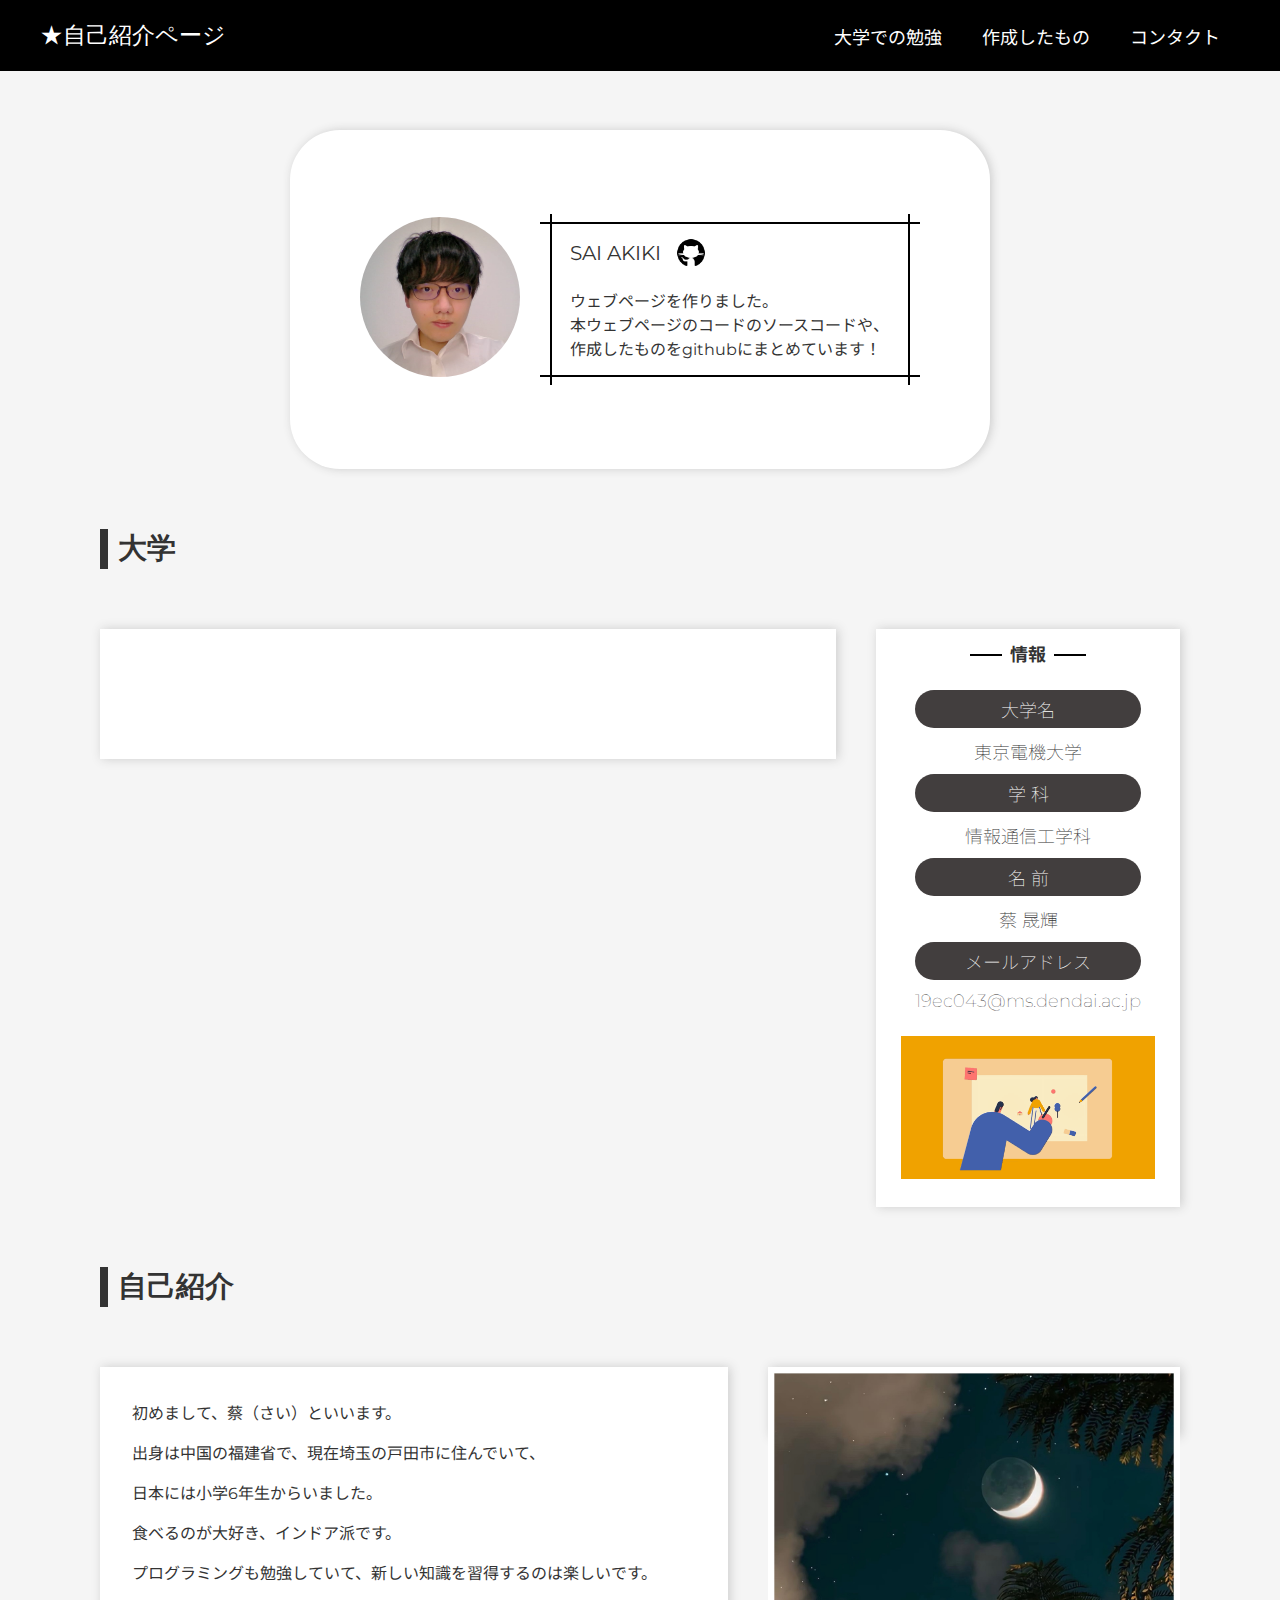
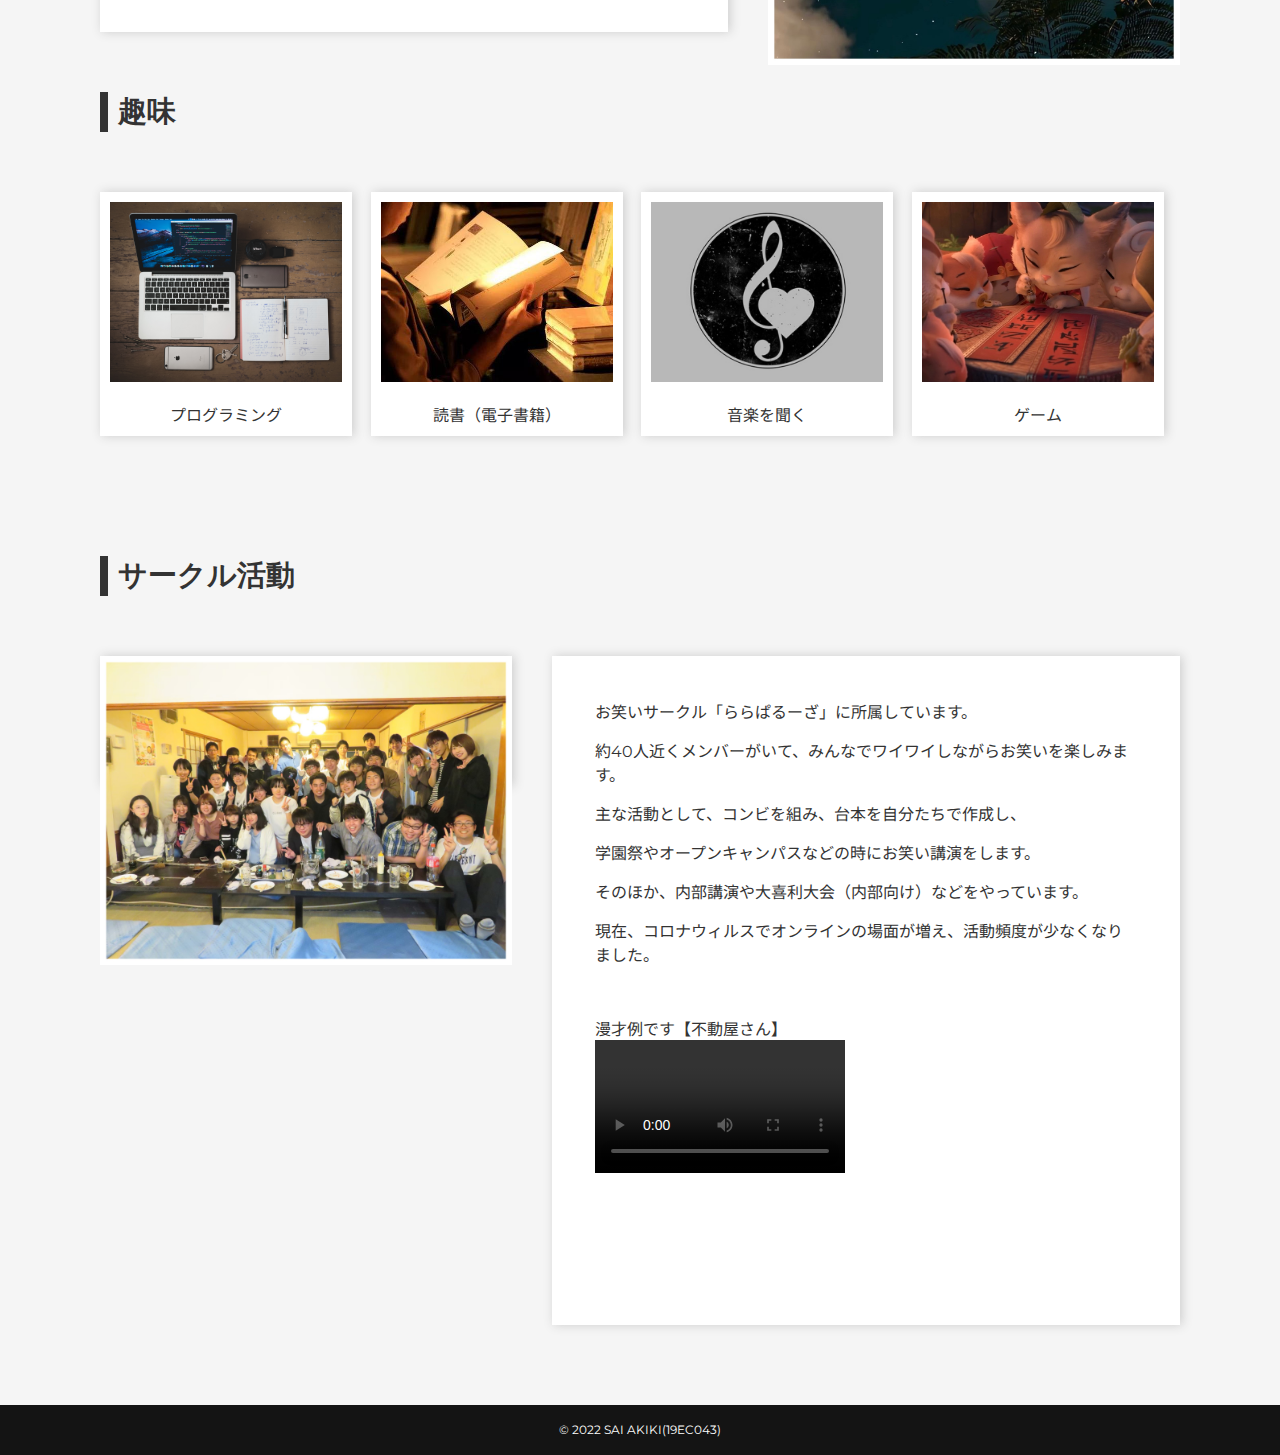
==== index.html @ 466e338d "Add files via upload" ====
<!DOCTYPE html>


<html lang="ja">

<head>
    <title>Sai | 自己紹介ページ</title>
    <meta charset="UTF-8">
    <meta name="viewport" content="width=device-width">

    <!-- cssへのリンク -->
    <link href="css/style.css" rel="stylesheet" type="text/css" />
    <link href="https://fonts.googleapis.com/css?family=Montserrat:400,700|Noto+Sans+JP:400,700&display=swap" rel="stylesheet">
    <link href="https://vjs.zencdn.net/7.17.0/video-js.css" rel="stylesheet" />
</head>



<body>
    <!-- 顶部 -->
    <header class="header">
        <div class="header_bg">
            <div class="header_cat">
                <div class="header_logo">
                    <a href="index.html">★自己紹介ページ</a>
                </div>
                <input type="checkbox" id="hamburger">
                <label for="hamburger">
					<span class="hamburger_icon">
						<i></i>
						<i></i>
						<i></i>
					</span>
				</label>
                <nav class="header_navi">
                    <div class="header_navi_wrap">
                        <ul class="header_navi_list">
                            <li class="header_navi_item"><a href="study.html"><span>大学での勉強</span></a></li>
                            <li class="header_navi_item"><a href="works.html"><span>作成したもの</span></a></li>
                            <li class="header_navi_item"><a href="contact.html"><span>コンタクト</span></a></li>
                        </ul>
                    </div>
                </nav>
            </div>
        </div>
    </header>


    <main>

        <!-- プロフィール -->
        <section class="profile">
            <div class="profile_inner">
                <div class="profile_cat">

                    <div class="profile_img">
                        <img src="img/xh.png" alt="">
                    </div>

                    <div class="profile_data">
                        <div class="profile_name">
                            <p>SAI AKIKI</p>
                            <a href="https://github.com/akikisai"><img src="img/github.png" alt=""></a>
                        </div>
                        <div class="profile_text">
                            <p>ウェブページを作りました。</p>
                            <p>本ウェブページのコードのソースコードや、作成したものをgithubにまとめています！</p>

                        </div>
                    </div>
                </div>
            </div>
        </section>








        <!-- メインコンテンツ -->
        <section class="mainContent">

            <!-- 大学 -->
            <section>
                <div class="mainContent_inner">
                    <h2 class="mainContent_title">大学</h2>
                    <div class="tdu_cat">
                        <div class="tdu_img">
                            <img src="img/tdu.JPG" alt="">
                        </div>

                        <div class="tdu_text">
                            <h3 class="mainContent_subTitle">情報</h3>
                            <div class="tdu_sentence">
                                <p>大学名</p>
                                <p>東京電機大学</p>
                                <p>学 科</p>
                                <p>情報通信工学科</p>
                                <p>名 前</p>
                                <p>蔡 晟輝</p>
                                <p>メールアドレス</p>
                                <p>19ec043@ms.dendai.ac.jp</p>
                            </div>
                            <div class="banner_img">
                                <img src="img/banner.gif" alt="">
                            </div>


                        </div>
                    </div>
                </div>
            </section>

            <!-- 自己紹介 -->
            <section>
                <div class="mainContent_inner">
                    <h2 class="mainContent_title">自己紹介</h2>
                    <div class="about_cat">


                        <div class="about_text">
                            <div class="about_sentence">
                                <p>初めまして、蔡（さい）といいます。</p>
                                <p>出身は中国の福建省で、現在埼玉の戸田市に住んでいて、</p>
                                <p>日本には小学6年生からいました。</p>
                                <p>食べるのが大好き、インドア派です。</p>
                                <p>プログラミングも勉強していて、新しい知識を習得するのは楽しいです。</p>
                                <p></p>

                            </div>
                        </div>


                        <div class="about_img">
                            <img src="img/moon.JPG" alt="">
                        </div>

                    </div>
                </div>
            </section>



            <!-- 趣味 -->
            <section>
                <div class="mainContent_inner">
                    <h2 class="mainContent_title">趣味</h2>
                    <div class="hobby_cat">
                        <ul class="hobby_wrap">
                            <li class="hobby_list">
                                <div class="hobby_img">
                                    <img src="img/pg.jpg" alt="Beautiful dance">
                                </div>
                                <div class="hobby_text">
                                    <p>プログラミング</p>
                                </div>
                            </li>
                            <li class="hobby_list">
                                <div class="hobby_img">
                                    <img src="img/ks.jpg" alt="Beautiful dance">
                                </div>
                                <div class="hobby_text">
                                    <p>読書（電子書籍）</p>
                                </div>
                            </li>
                            <li class="hobby_list">
                                <div class="hobby_img">
                                    <img src="img/yinyue.jpg" alt="Blue candy">
                                </div>
                                <div class="hobby_text">
                                    <p>音楽を聞く</p>
                                </div>
                            </li>
                            <li class="hobby_list">
                                <div class="hobby_img">
                                    <img src="img/lol.PNG" alt="Beautiful witch">
                                </div>
                                <div class="hobby_text">
                                    <p>ゲーム</p>
                                </div>
                            </li>

                        </ul>
                    </div>
                </div>
            </section>




            <!-- サークル活動 -->
            <section>
                <div class="mainContent_inner">
                    <h2 class="mainContent_title">サークル活動</h2>
                    <div class="rara_cat">


                        <div class="rara_img">
                            <img src="img/rara.JPG" alt="">
                        </div>

                        <div class="rara_intro">
                            <div class="rara_text">
                                <div class="rara_sentence">
                                    <p>お笑いサークル「ららぱるーざ」に所属しています。</p>
                                    <p>約40人近くメンバーがいて、みんなでワイワイしながらお笑いを楽しみます。</p>
                                    <p>主な活動として、コンビを組み、台本を自分たちで作成し、</p>
                                    <p>学園祭やオープンキャンパスなどの時にお笑い講演をします。</p>
                                    <p>そのほか、内部講演や大喜利大会（内部向け）などをやっています。</p>
                                    <p>現在、コロナウィルスでオンラインの場面が増え、活動頻度が少なくなりました。</p>
                                </div>

                                <div class="rara_video">
                                    <p>漫才例です【不動屋さん】</p>
                                    <video class="video-js vjs-big-play-centered" data-setup={} controls>
										<source src="video/rei.mp4" type="video/mp4">
									  </video>
                                </div>



                            </div>


                        </div>





                    </div>
                </div>
            </section>


        </section>

    </main>



    <footer class="footer">
        <small>©︎ 2022 SAI AKIKI(19EC043)</small>
    </footer>

    <script src="https://vjs.zencdn.net/7.17.0/video.min.js"></script>
</body>

</html>
---- css/style.css ----
/* resetCSS */

html,
body,
div,
span,
applet,
object,
iframe,
h1,
h2,
h3,
h4,
h5,
h6,
p,
blockquote,
pre,
a,
abbr,
acronym,
address,
big,
cite,
code,
del,
dfn,
em,
img,
ins,
kbd,
q,
s,
samp,
small,
strike,
strong,
sub,
sup,
tt,
var,
b,
u,
i,
center,
dl,
dt,
dd,
ol,
ul,
li,
fieldset,
form,
label,
legend,
table,
caption,
tbody,
tfoot,
thead,
tr,
th,
td,
article,
aside,
canvas,
details,
embed,
figure,
figcaption,
footer,
header,
hgroup,
menu,
nav,
output,
ruby,
section,
summary,
time,
mark,
audio,
video {
    margin: 0;
    padding: 0;
    border: 0;
    font-size: 100%;
    font: inherit;
    vertical-align: baseline;
}


/* HTML5 display-role reset for older browsers */

article,
aside,
details,
figcaption,
figure,
footer,
header,
hgroup,
menu,
nav,
section {
    display: block;
}

ol,
ul {
    list-style: none;
}

blockquote,
q {
    quotes: none;
}

blockquote:before,
blockquote:after,
q:before,
q:after {
    content: '';
    content: none;
}

table {
    border-collapse: collapse;
    border-spacing: 0;
}

* {
    box-sizing: border-box;
}


/* 初期設定*/

* {
    margin: 0;
    padding: 0;
}

html {
    font-size: 62.5%;
}

body {
    font-size: 1.6rem;
    background: #f5f5f5;
    color: #333333;
    font-family: 'Montserrat', 'Noto Sans JP', sans-serif;
}


/* ヘッダー*/

.header {
    position: fixed;
    width: 100%;
    left: 0;
    top: 0;
    z-index: 1000;
    background-color: rgb(000, 000, 000);
}

.header_bg {
    position: relative;
    z-index: 2;
    padding: 20px 40px;
}

.header_cat {
    display: flex;
    flex-wrap: wrap;
    justify-content: space-between;
    align-items: center;
}

.header_logo a {
    font-family: cursive;
    display: block;
    text-decoration: none;
    font-size: 2.3rem;
    color: #fff;
}

.header_cat input,
.header_cat label {
    display: none;
}

.header_navi_list {
    display: flex;
}

.header_navi_item span {
    position: relative;
}

.header_navi_item span:after {
    content: "";
    position: absolute;
    bottom: -10px;
    left: 50%;
    width: 0;
    height: 1px;
    background: #fff;
    opacity: 0;
    transition: all .8s cubic-bezier(.19, 1, .22, 1);
    transition-timing-function: cubic-bezier(.19, 1, .22, 1);
}

.header_navi_item:hover span:after {
    opacity: 1;
    left: 0;
    width: 100%;
}

.header_navi a {
    text-decoration: none;
    padding-left: 20px;
    padding-right: 20px;
    font-size: 1.8rem;
    color: #fff;
}


/* profile*/

.profile {
    margin-top: 130px;
    margin-left: 20px;
    margin-right: 20px;
}

.profile_inner {
    max-width: 700px;
    margin: auto;
}

.profile_cat {
    display: flex;
    flex-wrap: wrap;
    justify-content: space-around;
    align-items: center;
    background: #FFFFFF;
    box-shadow: 2px 0 10px #CCCCCC;
    padding: 60px;
    border-radius: 50px;
}

.profile_img img {
    background: #FFFFFF;
    width: 160px;
    height: 160px;
    border-radius: 50%;
}

.profile_name {
    display: flex;
    flex-wrap: wrap;
    justify-content: flex-start;
    align-items: center;
    text-decoration: none;
    font-size: 2rem;
    margin-bottom: 20px;
}

.profile_name img {
    width: 30px;
    height: 30px;
    border-radius: 50%;
    display: block;
    margin: auto;
}

.profile_name p {
    margin-right: 15px;
}

.profile_data {
    max-width: 380px;
    margin: 2em 0;
    position: relative;
    padding: 0.9em 1.9em;
    border-top: solid 2px black;
    border-bottom: solid 2px black;
}

.profile_data:before,
.profile_data:after {
    content: '';
    position: absolute;
    top: -10px;
    width: 2px;
    height: -webkit-calc(100% + 20px);
    height: calc(100% + 20px);
    background-color: black;
}

.profile_data:before {
    left: 10px;
}

.profile_data:after {
    right: 10px;
}


/* メインコンテンツ*/

.mainContent_inner {
    max-width: 1080px;
    margin: auto;
    margin-top: 60px;
}

.mainContent_title {
    border-left: 8px solid #333333;
    padding-left: 10px;
    color: #333333;
    font-family: fantasy;
    font-size: 2.9rem;
    font-weight: bold;
    margin-bottom: 60px;
}


/* 大学*/

.tdu_cat {
    display: flex;
    flex-wrap: wrap;
    justify-content: space-between;
}

.tdu_img {
    width: calc(70% - 20px);
    height: 130px;
    background: #FFFFFF;
    box-shadow: 2px 0 10px #CCCCCC;
}

.tdu_img>img {
    width: 100%;
}

.tdu_text {
    width: calc(30% - 20px);
    height: auto;
    overflow-y: auto;
    background: #FFFFFF;
    box-shadow: 2px 0 10px #CCCCCC;
    padding: 1%;
    display: flex;
    flex-direction: column;
    justify-content: center;
}

.mainContent_subTitle {
    text-align: center;
    font-size: 1.8rem;
    font-weight: bold;
    margin-bottom: 24px;
}

.mainContent_subTitle::before,
.mainContent_subTitle::after {
    display: inline-block;
    content: "";
    vertical-align: 5px;
    width: 32px;
    height: 2px;
    background-color: #000;
}

.mainContent_subTitle::before {
    margin-right: 8px;
}

.mainContent_subTitle::after {
    margin-left: 8px;
}

.tdu_sentence p {
    margin-bottom: 10px;
    font-size: 1.8rem;
    font-weight: bold;
    text-align: center;
    font-weight: 100;
}

.tdu_sentence {
    margin: auto;
}

.tdu_sentence p:nth-child(odd) {
    background: rgb(66, 62, 62);
    padding: 6px;
    color: #fff;
    border-radius: 30px;
}

.banner_img {
    padding: 5%;
}

.banner_img img {
    width: 100%;
}


/* 自己紹介*/

.about_cat {
    display: flex;
    flex-wrap: wrap;
    justify-content: space-between;
}

.about_img {
    width: calc(40% - 20px);
    height: 70px;
    background: #FFFFFF;
    box-shadow: 2px 0 10px #CCCCCC;
}

.about_img>img {
    width: 100%;
    ;
}

.about_text {
    width: calc(60% - 20px);
    height: auto;
    overflow-y: auto;
    background: #FFFFFF;
    box-shadow: 2px 0 10px #CCCCCC;
    padding: 3%;
}

.about_sentence p {
    margin-bottom: 16px;
}


/* 趣味*/

.hobby_wrap {
    display: flex;
    flex-wrap: wrap;
    justify-content: space-between;
}

.hobby_list {
    width: calc((100% / 4) - 18px);
    margin-right: 16px;
    margin-bottom: 60px;
    background: #FFFFFF;
    box-shadow: 2px 0 10px #CCCCCC;
}

.hobby_img {
    margin-bottom: 10px;
}

.hobby_img img {
    display: block;
    width: 100%;
    height: 200px;
    padding: 10px;
    object-fit: cover;
    margin: auto;
}

.hobby_list .hobby_text {
    margin-bottom: 10px;
    font-size: 1.6rem;
    text-align: center;
}


/* サークル活動*/

.rara_cat {
    display: flex;
    flex-wrap: wrap;
    justify-content: space-between;
    margin-bottom: 80px;
}

.rara_img {
    width: calc(40% - 20px);
    height: 130px;
    background: #FFFFFF;
    box-shadow: 2px 0 10px #CCCCCC;
}

.rara_img>img {
    max-width: 100%;
}

.rara_intro {
    width: calc(60% - 20px);
    overflow-y: auto;
    background: #FFFFFF;
    box-shadow: 2px 0 10px #CCCCCC;
    padding: 4%;
}

.rara_text {
    height: auto;
    display: flex;
    flex-direction: column;
    justify-content: center;
}

.rara_sentence p {
    margin-bottom: 15px;
}

.rara_video {
    width: 500px;
    height: 300px;
    padding-top: 35px;
}

.video-js {
    width: 50%;
    height: 50%;
}


/* 大学での勉強*/

.article {
    max-width: 1080px;
    padding: 30px 60px;
    background: #FFFFFF;
    box-shadow: 2px 0 10px #CCCCCC;
    margin: 50px auto;
}

.main_title {
    border-left: 8px solid #333333;
    padding-left: 10px;
    color: #333333;
    font-family: fantasy;
    font-size: 2.9rem;
    font-weight: bold;
    margin-bottom: 15px;
}

.sub_title {
    border-left: 4px solid #333333;
    padding-left: 15px;
    color: #333333;
    font-family: fantasy;
    font-size: 2.3rem;
    font-weight: bold;
    margin-top: 35px;
    margin-bottom: 15px;
}


/* 作ったもの*/

a {
    text-decoration: none;
    color: #1d54a7;
}

.work_wrap {
    display: flex;
    flex-wrap: wrap;
    justify-content: flex-start;
}

.work_list {
    width: calc((100% / 4) - 18px);
    margin-right: 16px;
    margin-bottom: 60px;
    background: #FFFFFF;
    box-shadow: 2px 0 10px #CCCCCC;
}

.work_img {
    margin-bottom: 10px;
}

.work_img img {
    display: block;
    width: 100%;
    height: 200px;
    padding: 10px;
    object-fit: cover;
    margin: auto;
}

.work_list .work_text {
    margin-bottom: 10px;
    text-align: center;
}


/* コンタクト*/

.contact-inner {
    max-width: 900px;
    padding: 0 30px;
    margin: 60px auto;
}

input {
    height: 50px;
    padding: 12px;
    border: 1px solid #eeeeee;
    display: block;
    width: 100%;
    font-size: 16px;
    font-weight: bold;
    line-height: 1.4;
    color: #555;
    background-color: #fff;
    background-image: none;
    border-radius: 4px;
    box-shadow: inset 0 1px 1px rgba(0, 0, 0, 0.075);
    transition: border-color ease-in-out .15s, box-shadow ease-in-out .15s, -webkit-box-shadow ease-in-out .15s;
}

textarea {
    padding: 24px;
    border: 1px solid #eeeeee;
    display: block;
    width: 100%;
    font-size: 16px;
    font-weight: bold;
    line-height: 1.4;
    color: #555;
    background-color: #fff;
    background-image: none;
    border-radius: 4px;
    box-shadow: inset 0 1px 1px rgba(0, 0, 0, 0.075);
    transition: border-color ease-in-out .15s, box-shadow ease-in-out .15s, -webkit-box-shadow ease-in-out .15s;
    height: auto;
}

.form-item {
    margin-bottom: 40px;
}

.text-box {
    border: 1px solid #333;
    color: #333;
    padding: 10px;
    display: block;
    box-sizing: border-box;
}

.textarea {
    border: 1px solid #333;
    padding: 10px;
    color: #333;
    box-sizing: border-box;
    height: 250px;
}

.required {
    display: inline-block;
    background-color: #333;
    color: #fff;
    font-size: 1rem;
    padding: 0 5px;
    margin-left: 6px;
}

.form-item-title {
    font-weight: bold;
    margin-bottom: 10px;
}

.btn-wrapper {
    text-align: center;
}

.submit-btn {
    color: #fff;
    background-color: #eb6100;
    border-bottom: 5px solid #b84c00;
    -webkit-appearance: none;
    -webkit-box-shadow: 0 3px 5px rgba(0, 0, 0, .3);
    box-shadow: 0 3px 5px rgba(0, 0, 0, .3);
    padding: 10px 20px;
    width: auto;
}

.submit-btn:hover {
    margin-top: 3px;
    color: #fff;
    background: #f56500;
    border-bottom: 2px solid #b84c00;
}


/* フッター*/

.footer {
    display: flex;
    justify-content: center;
    align-items: center;
    height: 50px;
    width: 100%;
    background-color: #141414;
}

small {
    display: block;
    color: #fff;
    font-size: 1.2rem;
}


/* レスポンシブ */

@media screen and (max-width: 768px) {
    /* ヘッダー */
    .header__bg {
        padding: 10px;
    }
    /* ヘッダーハンバーガーメニュー */
    .header_cat input,
    .header_cat label {
        display: block;
    }
    .header_cat input {
        display: none;
    }
    .header_cat label {
        position: absolute;
        right: 10px;
        clear: both;
    }
    span.hamburger_icon {
        display: inline-block;
        width: 35px;
        height: 25px;
    }
    span.hamburger_icon i {
        position: absolute;
        width: 100%;
        height: 2px;
        background-color: #fff;
        display: block;
        transition: all .3s ease-in-out;
    }
    span.hamburger_icon i:nth-child(1) {
        top: 0;
    }
    span.hamburger_icon i:nth-child(2) {
        margin: auto;
        top: 0;
        bottom: 0;
    }
    span.hamburger_icon i:nth-child(3) {
        bottom: 0;
    }
    .header_cat input:checked+label span.hamburger_icon i:nth-child(1) {
        margin: auto;
        transform: rotate(45deg);
        right: 0;
        bottom: 0;
        left: 0;
        top: 0;
    }
    .header_cat input:checked+label span.hamburger_icon i:nth-child(2) {
        transform: rotateX(90deg);
        top: 0;
        bottom: 0;
    }
    .header_cat input:checked+label span.hamburger_icon i:nth-child(3) {
        margin: auto;
        transform: rotate(-45deg);
        top: 0;
        right: 0;
        bottom: 0;
    }
    .header_cat input:checked~.header_navi {
        z-index: 99;
        opacity: 1;
        transform: translateX(0);
    }
    .header_navi {
        position: fixed;
        opacity: 0;
        background-color: rgba(255, 255, 255, 0.7);
        top: 80px;
        right: 0;
        transform: translateX(100%);
        bottom: 0;
        left: 0;
        z-index: -1;
        transition: all 1s ease-out;
    }
    .header_navi_wrap {
        width: 100%;
        background-color: #fff;
        position: absolute;
        right: 0;
        top: 0px;
        bottom: 0;
        transition-duration: 1s;
        transition-property: right;
        overflow-y: scroll;
    }
    .header_cat input:checked~.header_navi .header_navi_wrap {
        right: 0;
    }
    .header_navi_list {
        margin: 0;
        display: block;
        justify-content: inherit;
    }
    .header_navi_item {
        border-bottom: 1px solid #000;
    }
    .header_navi_item a {
        padding: 0 50px;
        color: #000;
        font-size: 24px;
        height: 100px;
        display: flex;
        flex-direction: column;
        align-items: flex-start;
        justify-content: center;
        font-weight: 700;
        line-height: 1;
        transition: background-color .3s ease-in-out;
    }
    /* メインコンテンツ*/
    .mainContent_inner {
        margin-top: 30px;
        padding: 0 4%;
    }
    .mainContent_title {
        margin-bottom: 20px;
        margin-top: 40px;
    }
    /* 大学*/
    .tdu_cat {
        display: block;
    }
    .tdu_img {
        height: auto;
        width: 100%;
        margin-bottom: 30px;
    }
    .tdu_text {
        width: 100%;
    }
    .mainContent_subTitle {
        /* text-align: center;
        font-size: 1.8rem;
        font-weight: bold;
        margin-bottom: 24px; */
    }
    /* 自己紹介*/
    .about_cat {
        display: block;
    }
    .about_img {
        width: 100%;
        height: auto;
    }
    .about_img>img {}
    .about_text {
        width: 100%;
        margin-bottom: 30px;
    }
    .about_sentence p {
        margin-bottom: 16px;
    }
    /* 趣味 */
    .hobby_wrap {
        display: block;
        padding: 0 24px;
    }
    .hobby_list {
        width: 100%;
        margin-right: 0px;
        margin-bottom: 30px;
    }
    .hobby_img {
        margin-bottom: 10px;
    }
    .hobby_img img {
        height: 220px;
    }
    .hobby_list .hobby_text {
        margin-bottom: 40px;
        font-size: 1.6rem;
        text-align: center;
    }
    /* サークル活動 */
    .rara_cat {
        display: block;
    }
    .rara_img {
        width: 100%;
        height: auto;
        margin-bottom: 30px;
    }
    .rara_img>img {}
    .rara_intro {
        width: 100%;
    }
    /* 大学での勉強 */
    .article {
        padding: 30px 30px;
        margin: 50px 10px;
    }
    /* 作ったもの*/
    .work_wrap {
        flex-direction: column;
        justify-content: center;
        padding: 0 24px;
    }
    .work_list {
        width: 100%;
        max-width: 300px;
        margin-right: 0px;
        margin-bottom: 35px;
    }
    .work_img {
        margin-bottom: 10px;
    }
    .work_img img {
        display: block;
        width: 100%;
        height: 200px;
        padding: 10px;
        object-fit: cover;
        margin: auto;
    }
    .work_list .work_text {
        margin-bottom: 10px;
        text-align: center;
    }
}
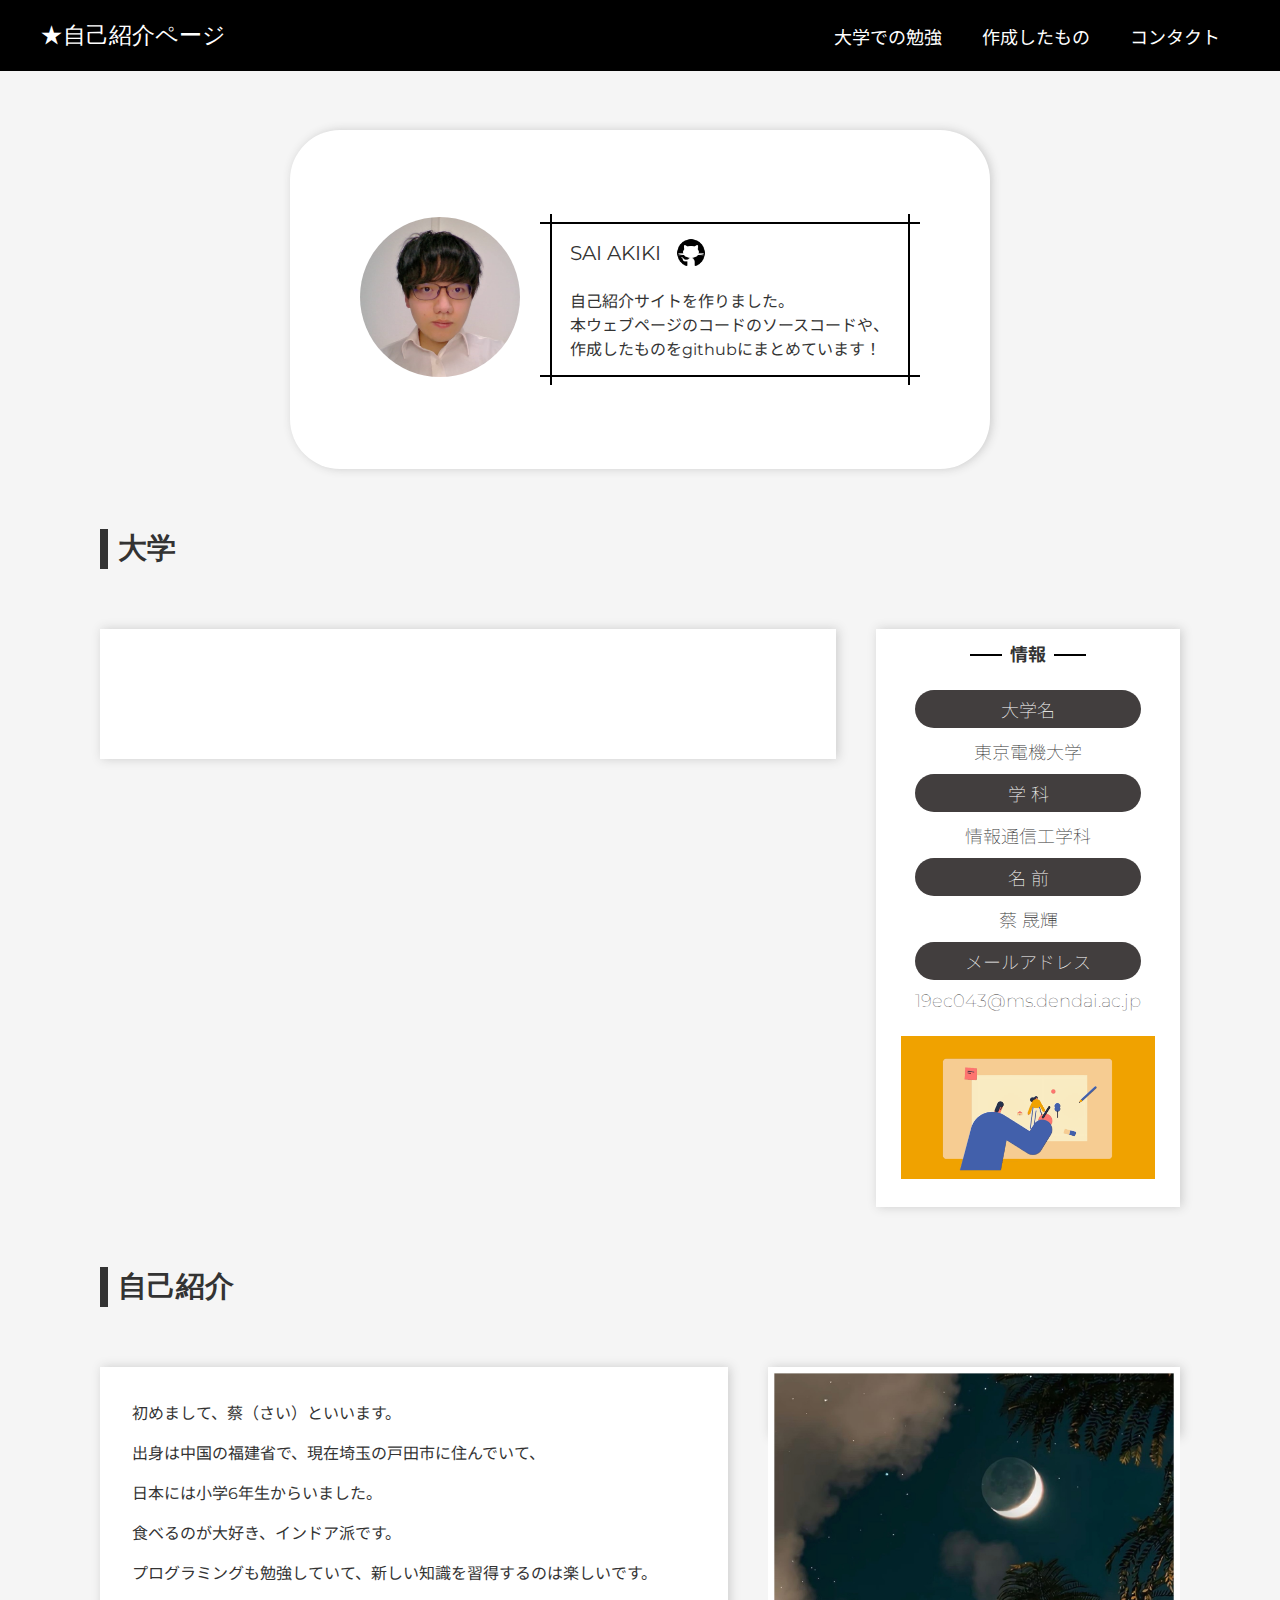
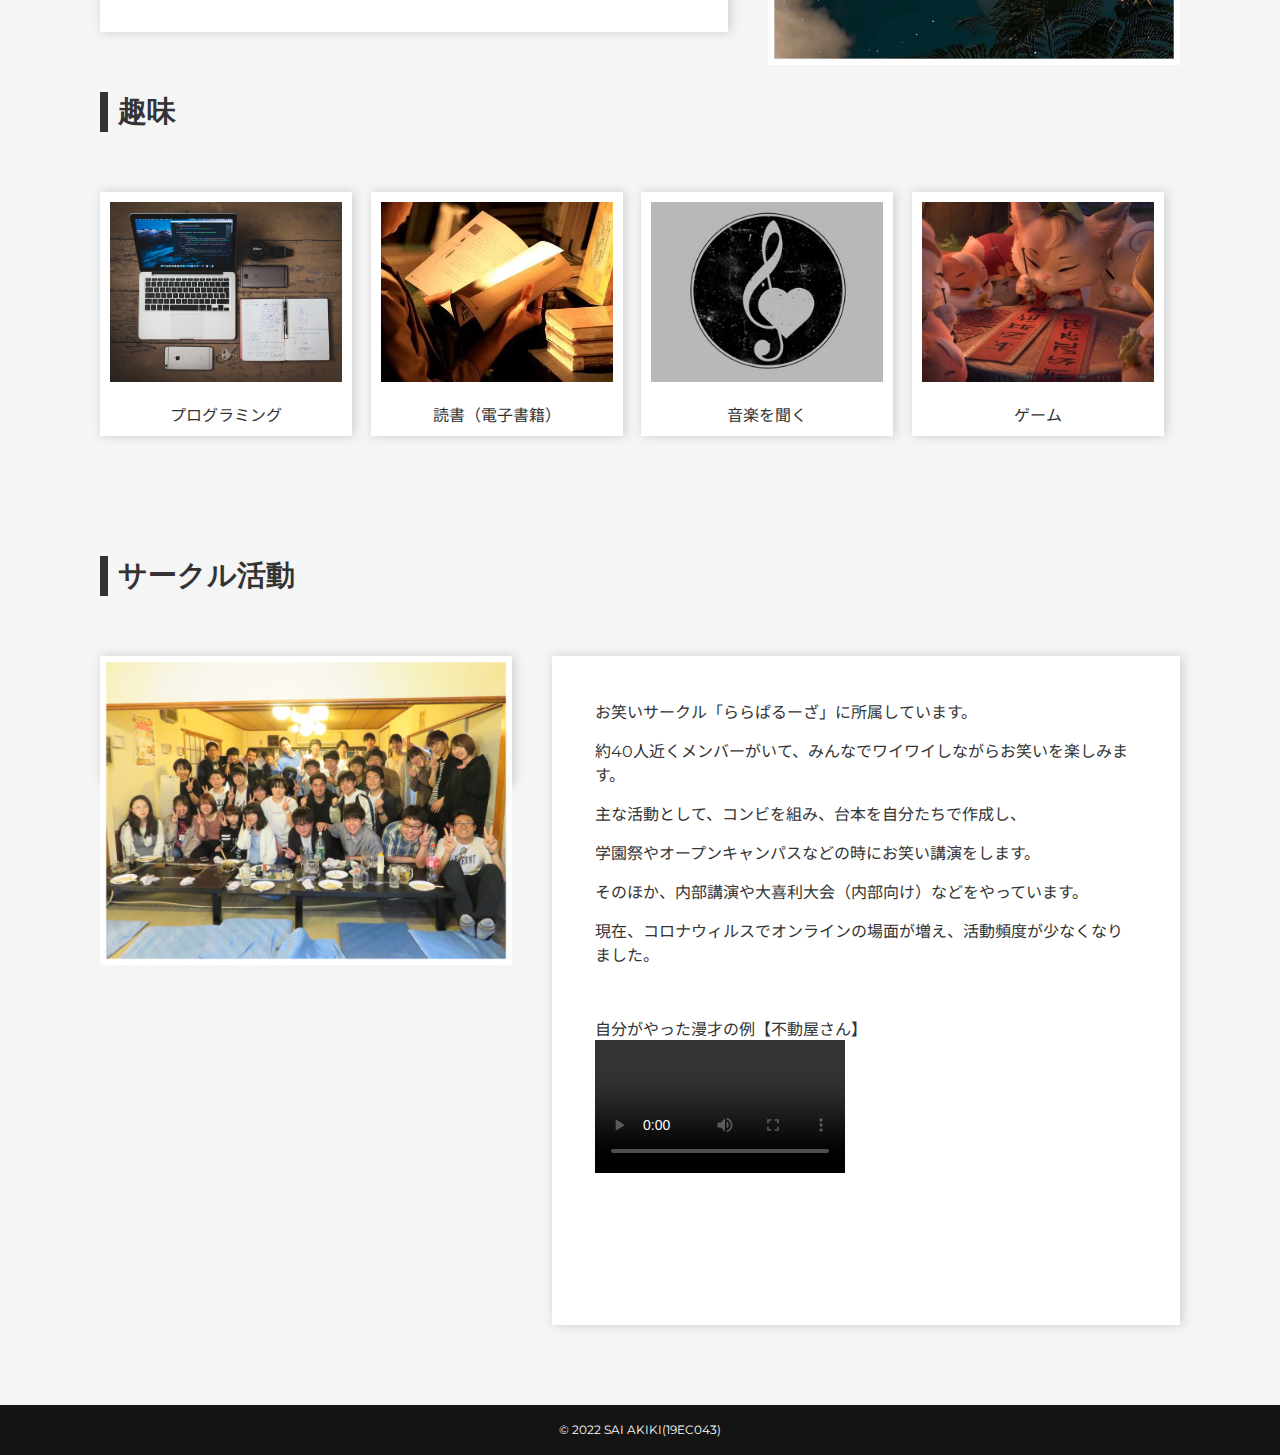
==== commit 5182919e: "Add files via upload" ====
--- a/index.html
+++ b/index.html
@@ -63,7 +63,7 @@
                             <a href="https://github.com/akikisai"><img src="img/github.png" alt=""></a>
                         </div>
                         <div class="profile_text">
-                            <p>ウェブページを作りました。</p>
+                            <p>自己紹介サイトを作りました。</p>
                             <p>本ウェブページのコードのソースコードや、作成したものをgithubにまとめています！</p>
 
                         </div>
@@ -213,7 +213,7 @@
                                 </div>
 
                                 <div class="rara_video">
-                                    <p>漫才例です【不動屋さん】</p>
+                                    <p>自分がやった漫才の例【不動屋さん】</p>
                                     <video class="video-js vjs-big-play-centered" data-setup={} controls>
 										<source src="video/rei.mp4" type="video/mp4">
 									  </video>
--- a/css/style.css
+++ b/css/style.css
@@ -563,6 +563,15 @@
     margin-bottom: 15px;
 }
 
+.article_inner {
+    display: inline-block;
+    line-height: 2;
+}
+
+.article_inner p {
+    margin-bottom: 30px;
+}
+
 
 /* 作ったもの*/
 
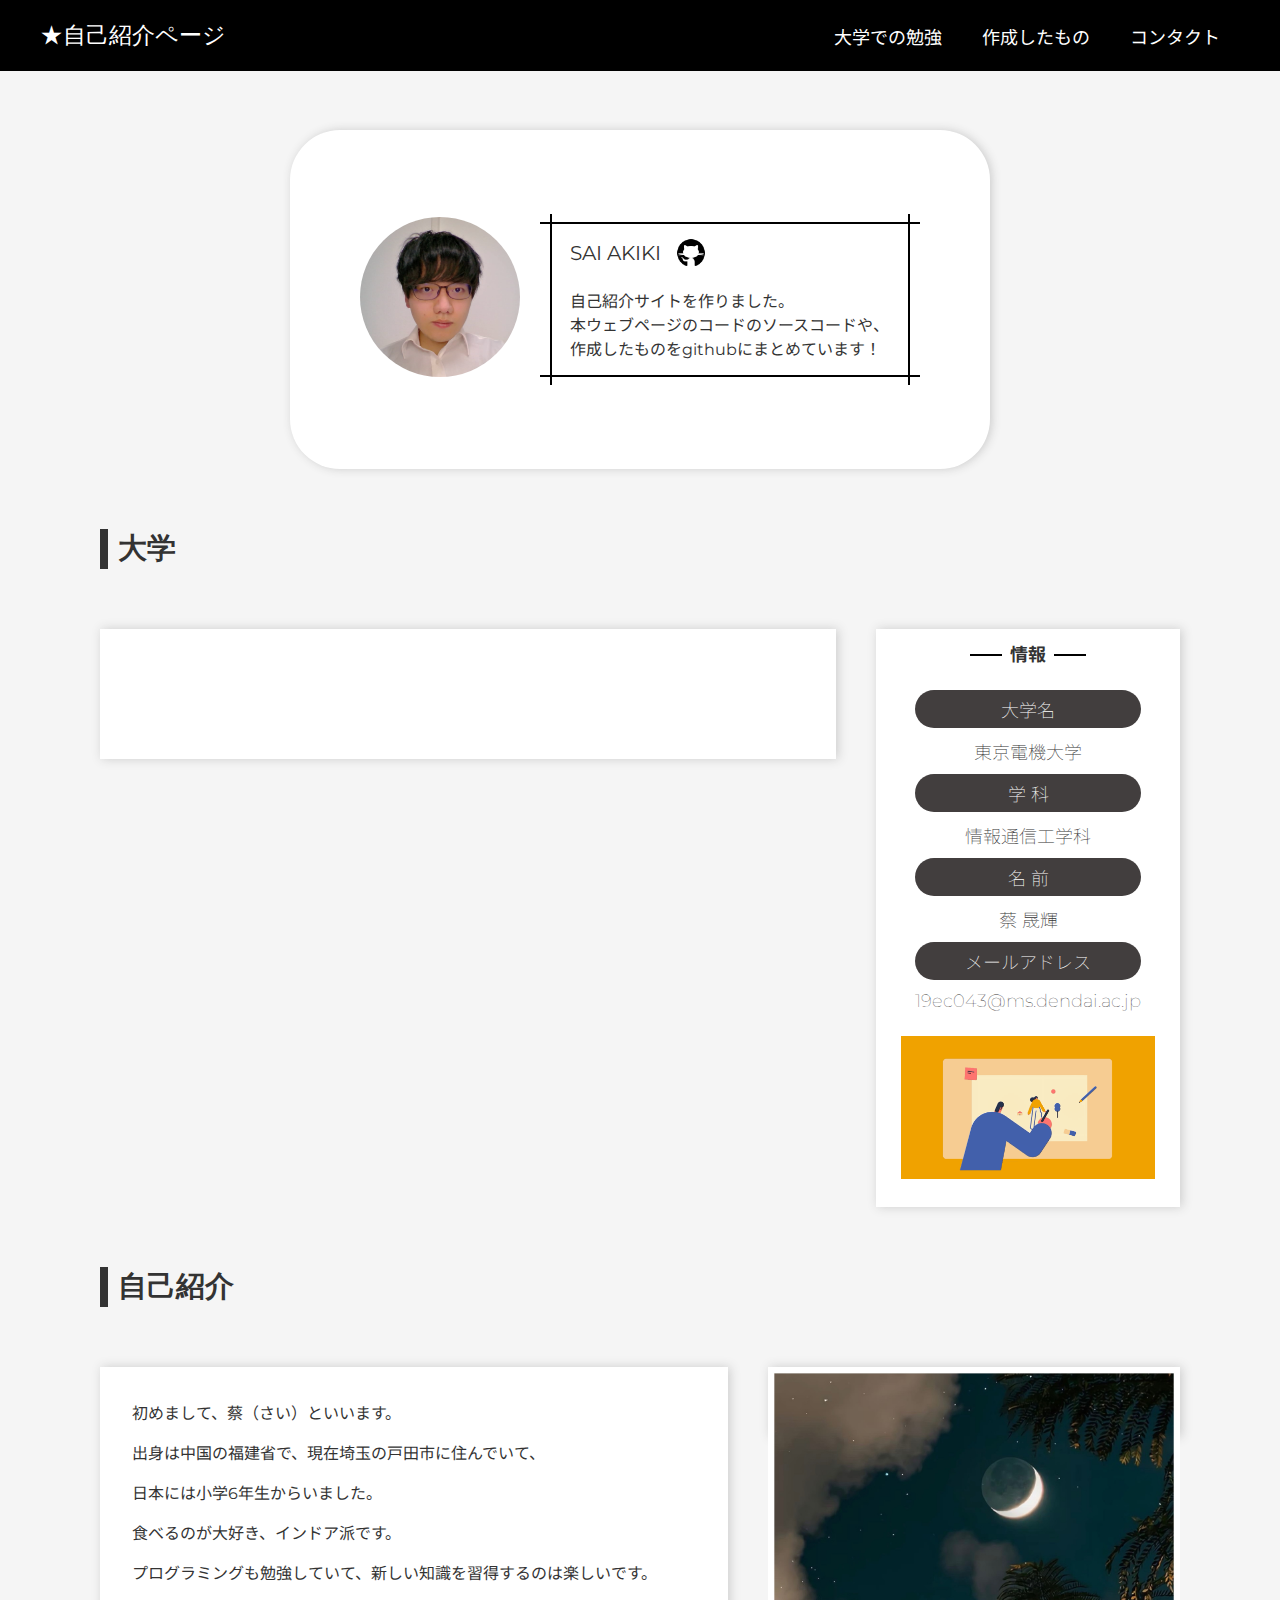
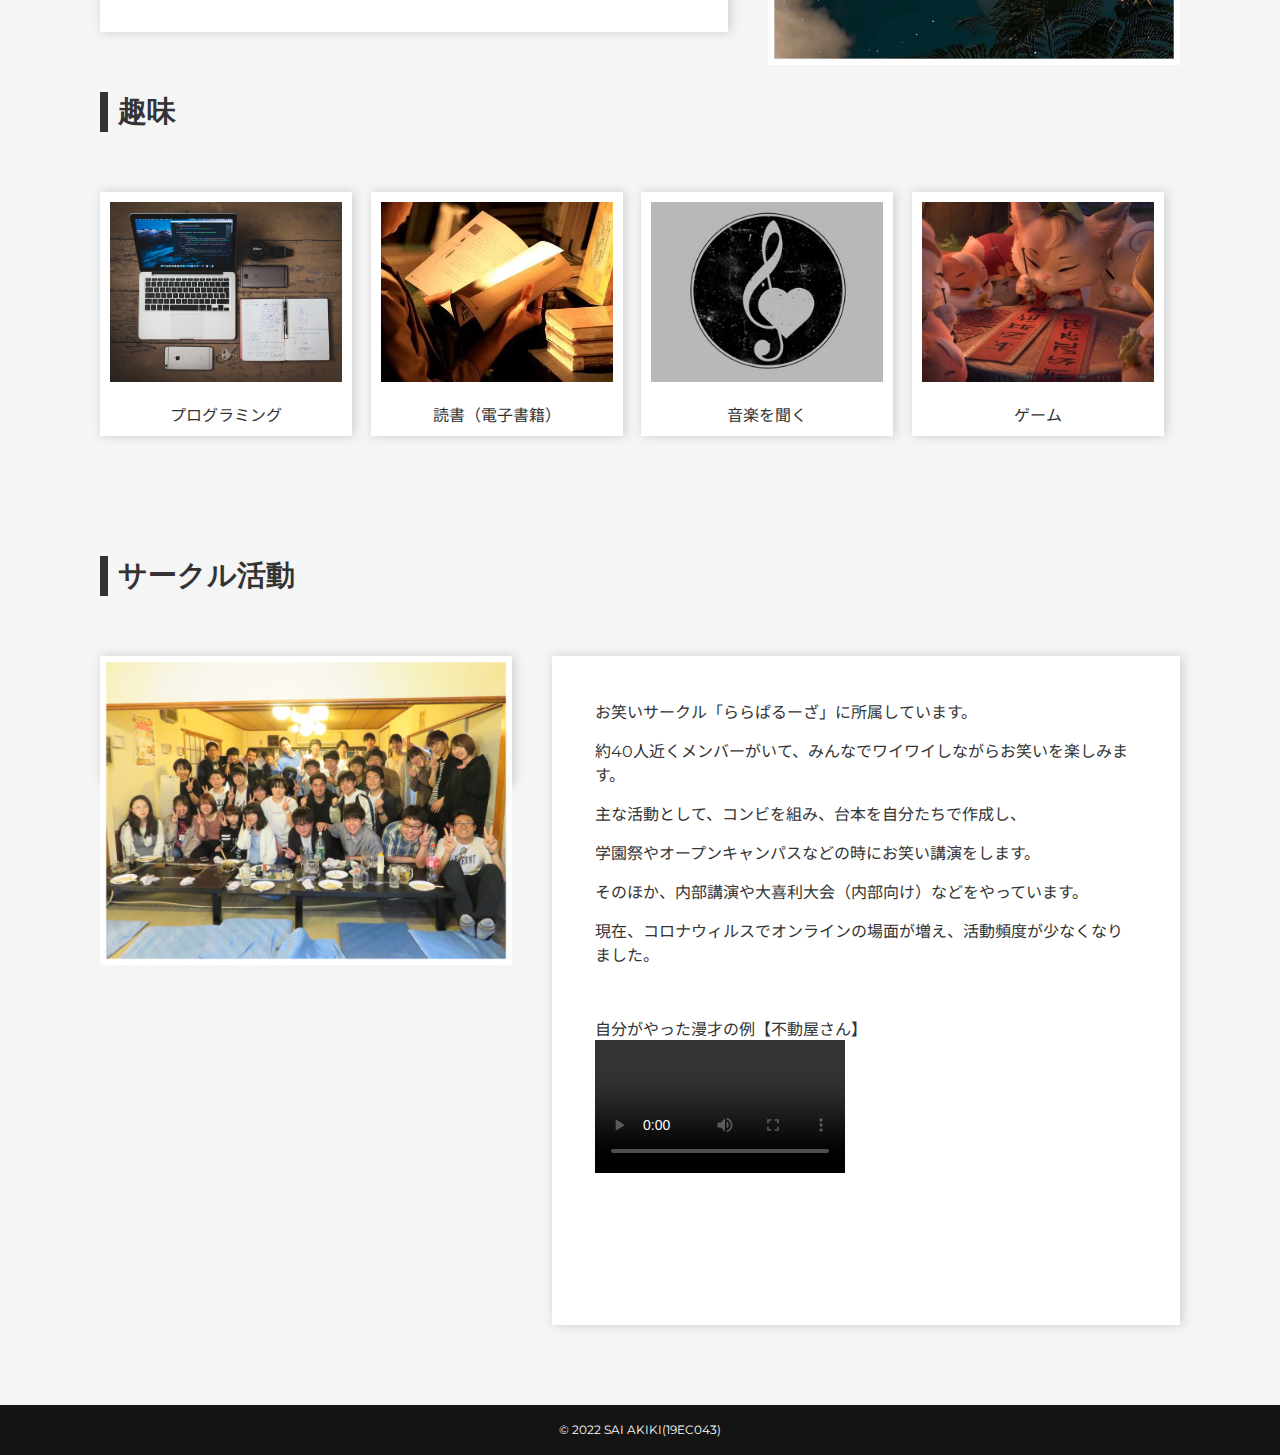
==== commit e6925638: "Add files via upload" ====
--- a/index.html
+++ b/index.html
@@ -17,7 +17,7 @@
 
 
 <body>
-    <!-- 顶部 -->
+    <!-- ヘッダー -->
     <header class="header">
         <div class="header_bg">
             <div class="header_cat">
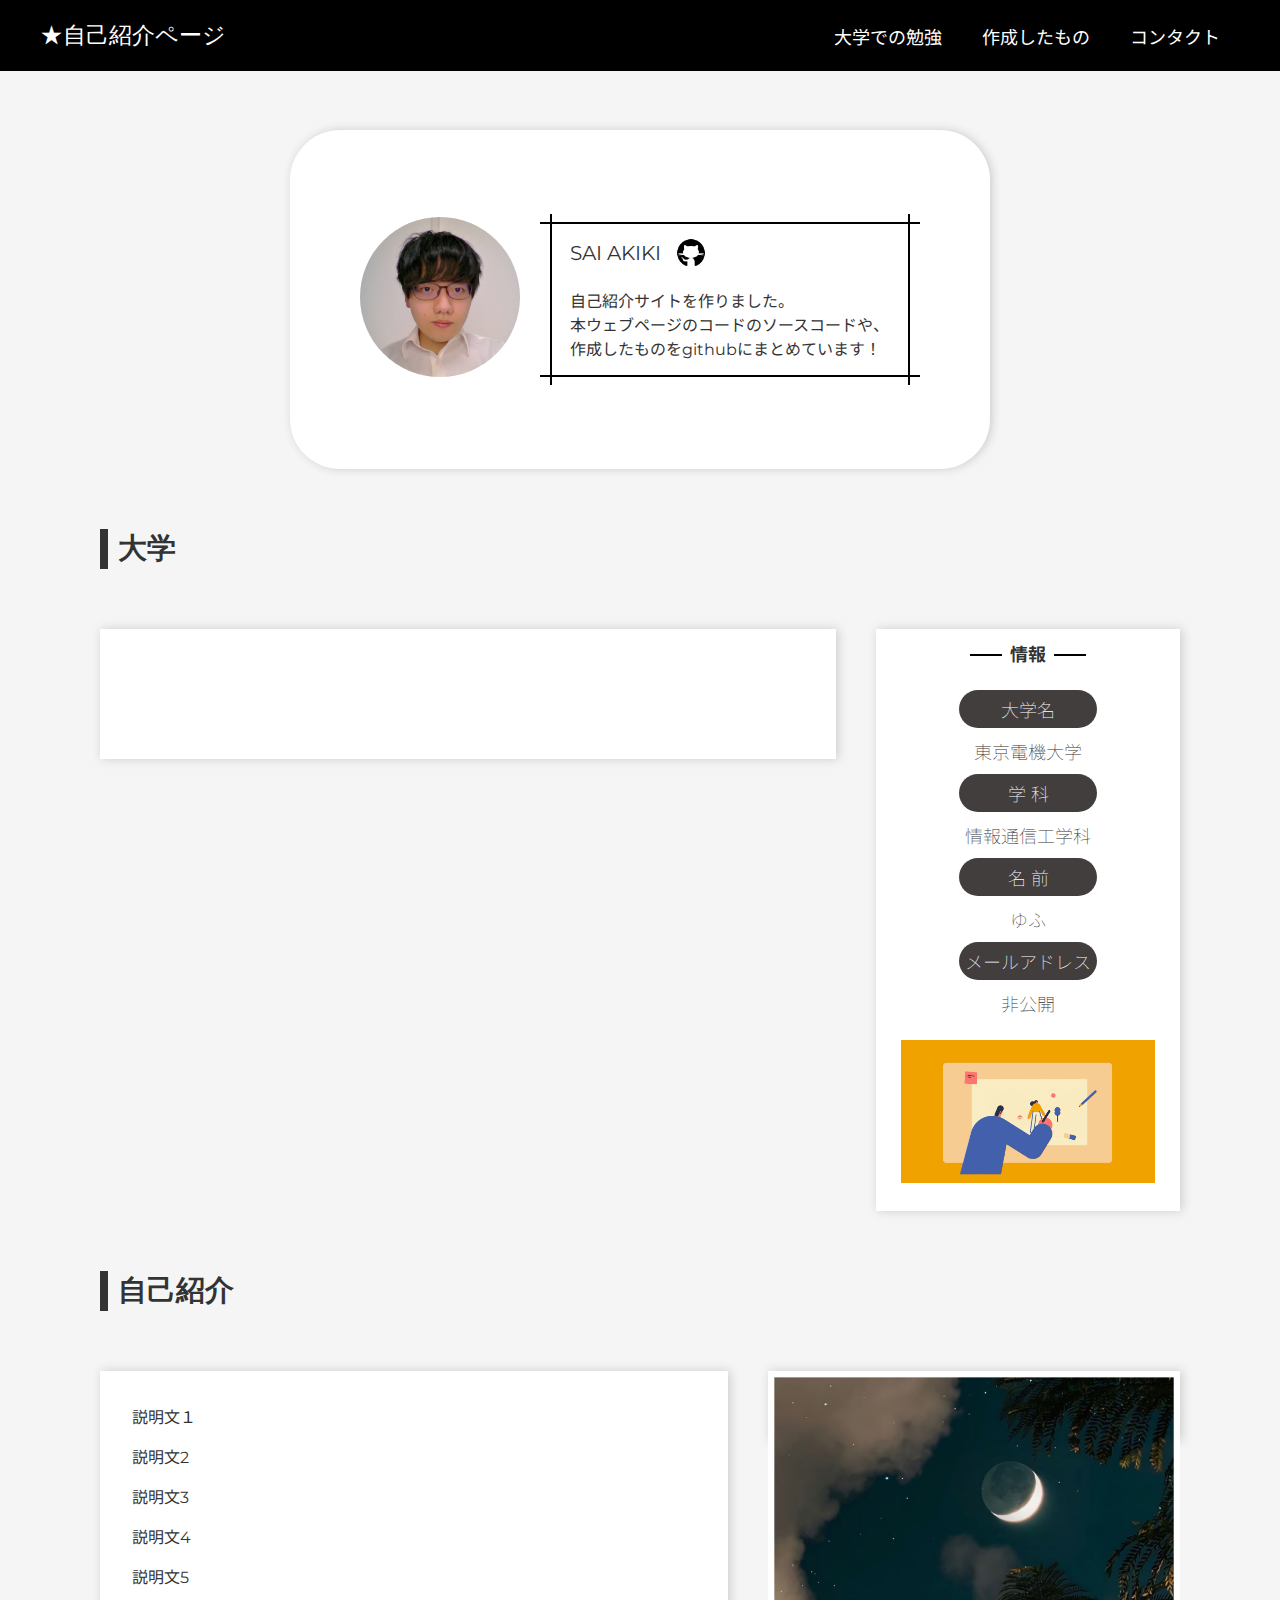
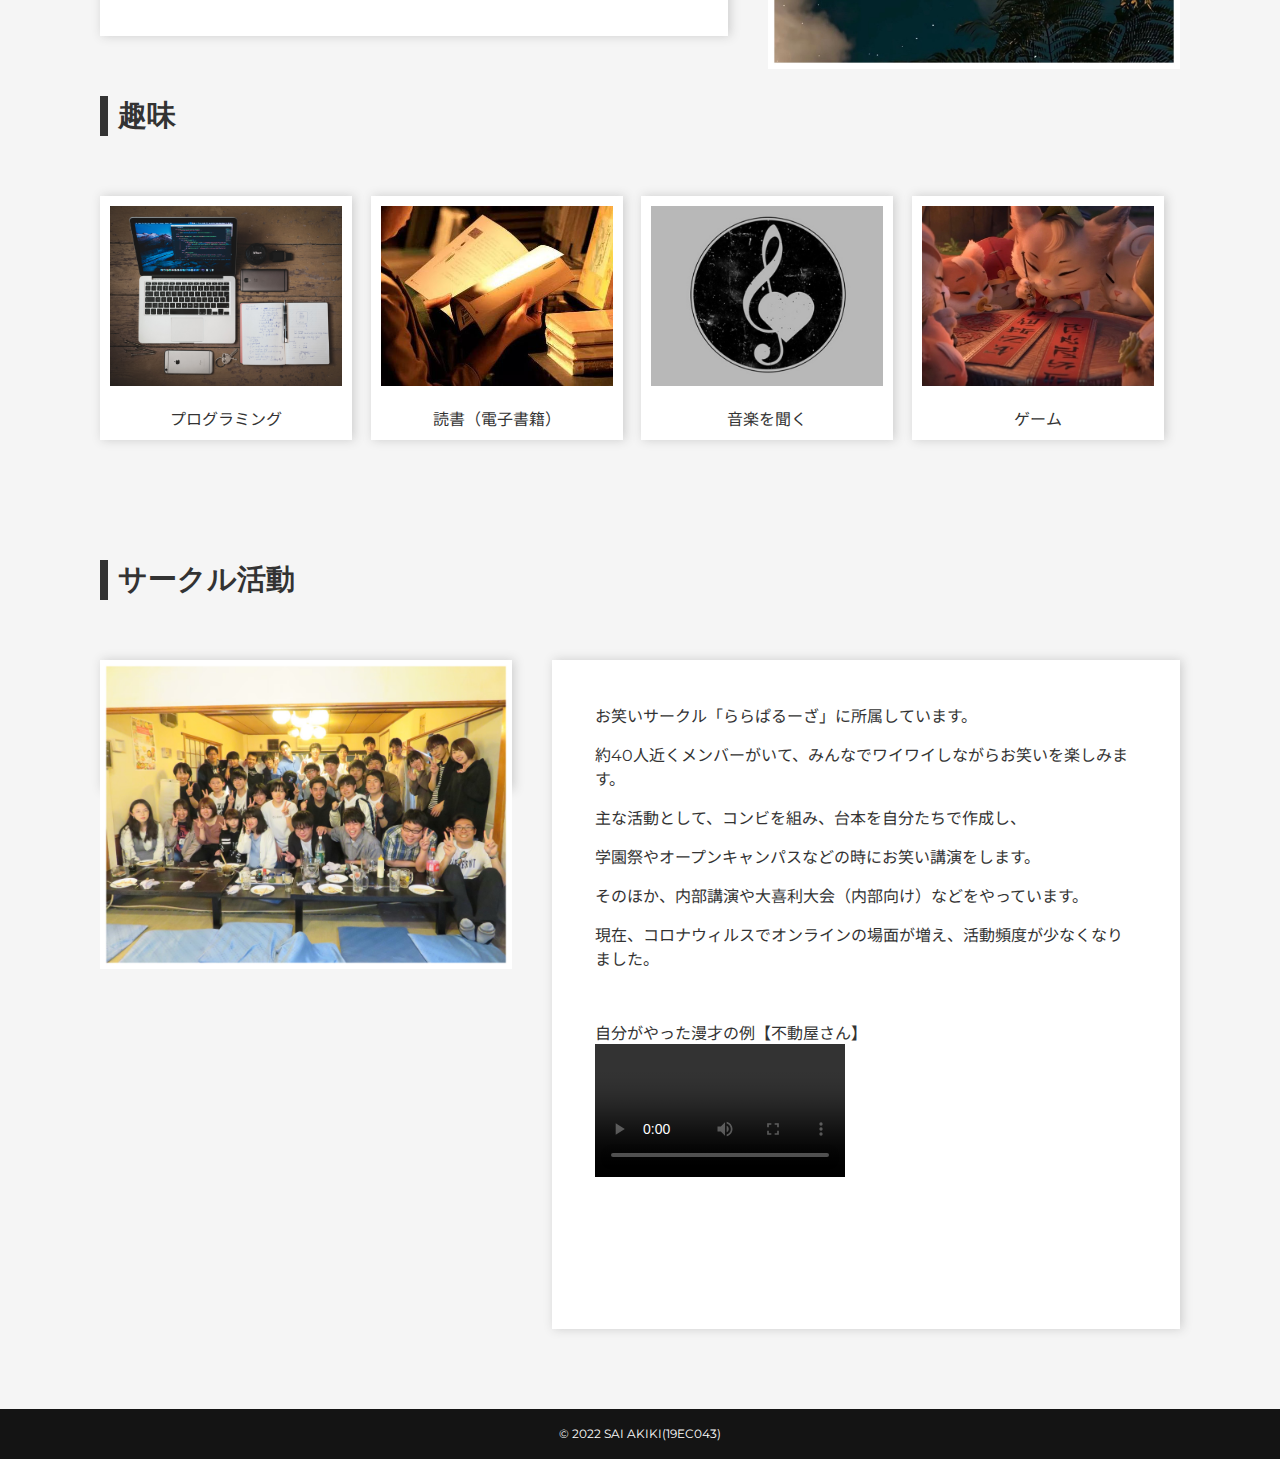
==== commit 07d57abe: "Update index.html" ====
--- a/index.html
+++ b/index.html
@@ -99,9 +99,9 @@
                                 <p>学 科</p>
                                 <p>情報通信工学科</p>
                                 <p>名 前</p>
-                                <p>蔡 晟輝</p>
+                                <p>ゆふ</p>
                                 <p>メールアドレス</p>
-                                <p>19ec043@ms.dendai.ac.jp</p>
+                                <p>非公開</p>
                             </div>
                             <div class="banner_img">
                                 <img src="img/banner.gif" alt="">
@@ -122,11 +122,11 @@
 
                         <div class="about_text">
                             <div class="about_sentence">
-                                <p>初めまして、蔡（さい）といいます。</p>
-                                <p>出身は中国の福建省で、現在埼玉の戸田市に住んでいて、</p>
-                                <p>日本には小学6年生からいました。</p>
-                                <p>食べるのが大好き、インドア派です。</p>
-                                <p>プログラミングも勉強していて、新しい知識を習得するのは楽しいです。</p>
+                                <p>説明文１</p>
+                                <p>説明文2</p>
+                                <p>説明文3</p>
+                                <p>説明文4</p>
+                                <p>説明文5</p>
                                 <p></p>
 
                             </div>
@@ -248,4 +248,4 @@
     <script src="https://vjs.zencdn.net/7.17.0/video.min.js"></script>
 </body>
 
-</html>+</html>
